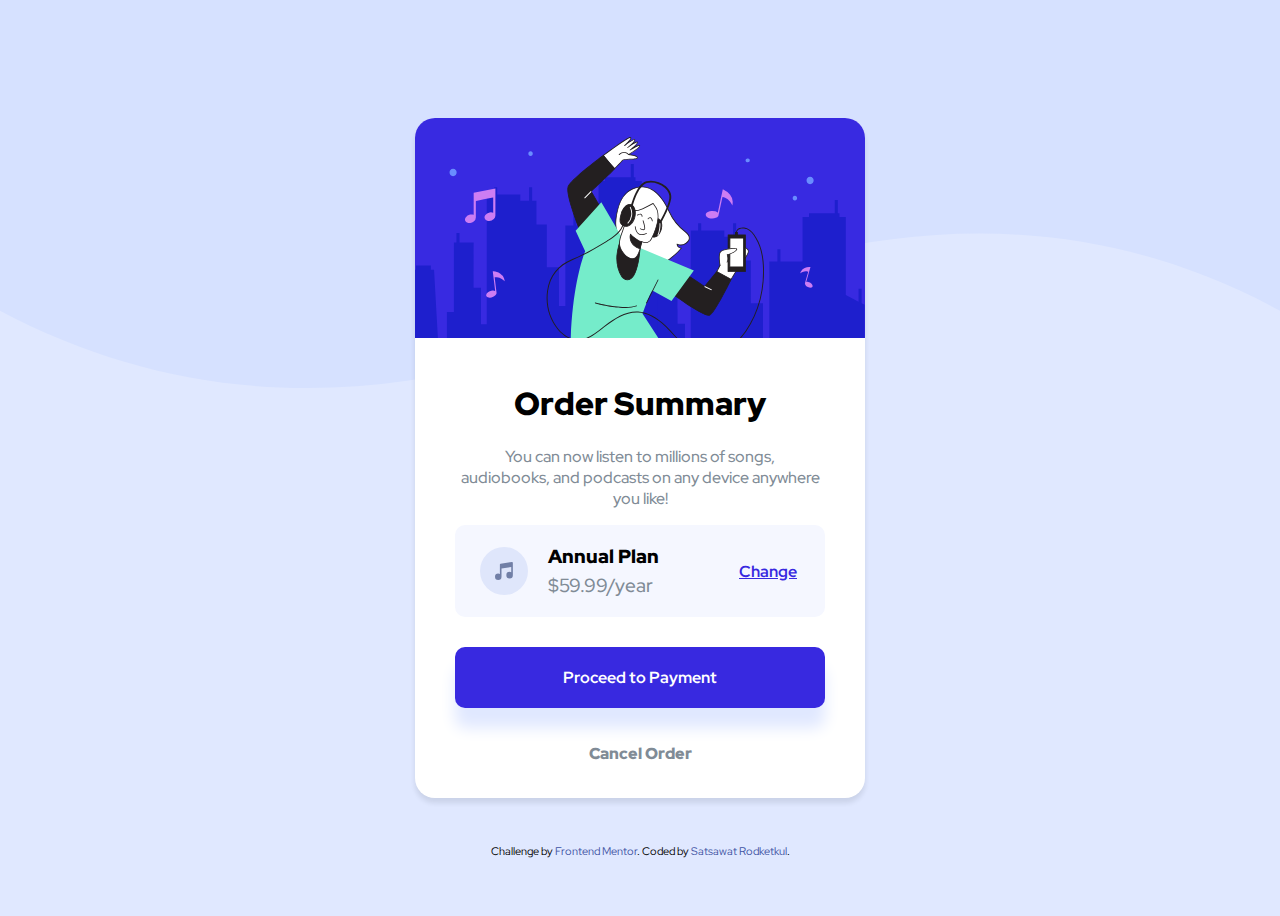
==== order-summary-component-main/index.html @ 04c0bd86 "init" ====
<!DOCTYPE html>
<html lang="en">
<head>
  <meta charset="UTF-8">
  <meta name="viewport" content="width=device-width, initial-scale=1.0">
  <link rel="icon" type="image/png" sizes="32x32" href="./images/favicon-32x32.png">
  <title>Frontend Mentor | Order summary card</title>
  <link rel="stylesheet" href="style.css">
</head>
<body>

  <div class="container">
      <!-- Content -->
      <div class="image">
        <img src="/order-summary-component-main/images/illustration-hero.svg">
      </div>
      <div class="content">
        <h1>Order Summary</h1>
        <p>You can now listen to millions of songs, audiobooks, and podcasts on any device anywhere you like!</p>
      </div>

      <!-- Annual -->
      <div class="annual">
        <div class="an img-music">
          <img src="/order-summary-component-main/images/icon-music.svg">
        </div>
        <div class="an annual-content">
          <h3>Annual Plan</h3>
          <p>$59.99/year</p>
        </div>
        <div class="an link">
          <a href="#">Change</a>
        </div>
      </div>

      <!-- Button -->
      <div class="button">
        <button>Proceed to Payment</button>
      </div>

      <!-- Cancel -->
      <div class="cancel">
        <a href="#">Cancel Order</a>
      </div>

  <div class="attribution">
    Challenge by <a href="https://www.frontendmentor.io?ref=challenge" target="_blank">Frontend Mentor</a>. 
    Coded by <a href="#">Satsawat Rodketkul</a>.
  </div>
</div>

</body>
</html>
---- order-summary-component-main/style.css ----
@import url('https://fonts.googleapis.com/css2?family=Red+Hat+Display:wght@500;700;900&display=swap');
body{
    display: flex;
    background: url("/order-summary-component-main/images/pattern-background-desktop.svg") no-repeat  hsl(225, 100%, 94%);
    background-size: 100%;
    justify-content: center;
    align-items: center;
    height: 100vh;
}
.container{
    display: block;
    width: 450px;
    height: 680px;
    border-radius: 20px;
    background: #fff;
    box-shadow: 0 5px 5px 0 rgba(23, 32, 42 ,0.1);
}
.image img{
    border-top-left-radius: 20px;
    border-top-right-radius: 20px;
    background-size: cover;
}
.content{
    text-align: center;
    padding-left: 45px;
    padding-right: 45px;
    margin-top: 40px;
}
.content>h1{
    font-family: 'Red Hat Display', sans-serif;
    font-weight: 900;
}
.content>p{
    font-family: 'Red Hat Display', sans-serif;
    font-size: 16px;
    font-weight: 500;
    color: #808B96 ;
}
.annual{
    border-radius: 10px;
    background: hsl(225, 100%, 98%);
    display: flex;
    flex-direction: row;
    margin-left: 40px;
    margin-right: 40px;
    margin-bottom: 20px;
}
.an{
    font-family: 'Red Hat Display', sans-serif;
}
.annual-content{
    margin-left: 20px;
}
.annual-content h3{
    font-weight: 900;
    margin-bottom: -15px;
}
.annual-content p{
    font-size: 19px;
    font-weight: 500;
    color: #808B96;
}
.img-music{
    align-items: center;
    display: flex;
    margin-left: 25px;
}
.link a{
    color: hsl(245, 75%, 52%);
    font-weight: 700;
}
.link{
    display: flex;
    align-items: center;
    margin-right: 20px;
    margin-left: 80px;
}
.button{
    text-align: center;
    margin-left: 40px;
    margin-right: 40px;
}
.button button{
    border: none;
    padding: 20px;
    color: #fff;
    border-radius: 10px;
    background: hsl(245, 75%, 52%);
    width: 100%;
    font-size: 16px;
    font-family: 'Red Hat Display', sans-serif;
    font-weight: 700;
    box-shadow: 0 20px 15px 0 hsl(225, 100%, 94%);
    margin-top: 10px;
}
.cancel{
    text-align: center;
    margin-top: 35px;
}
.cancel a{
    text-decoration: none;
    font-size: 16px;
    font-family: 'Red Hat Display', sans-serif;
    font-weight: 900;
    color: #808B96;
}
.cancel a:hover{
    color: hsl(223, 47%, 23%);
}
.button :hover{
    background: rgb(115, 81, 295);
    cursor: pointer;
}
.link a:hover{
    color: rgb(115, 81, 295);
    text-decoration: none;
}
.attribution { 
    font-size: 11px; 
    text-align: center;
    margin-top: 80px;
    font-family: 'Red Hat Display', sans-serif;
}
.attribution a { 
    color: hsl(228, 45%, 44%);
    text-decoration: none; 
}
@media screen and (max-width:375px) {
    .container{
        width: 100vw;
        height: 100vh;
    }
}
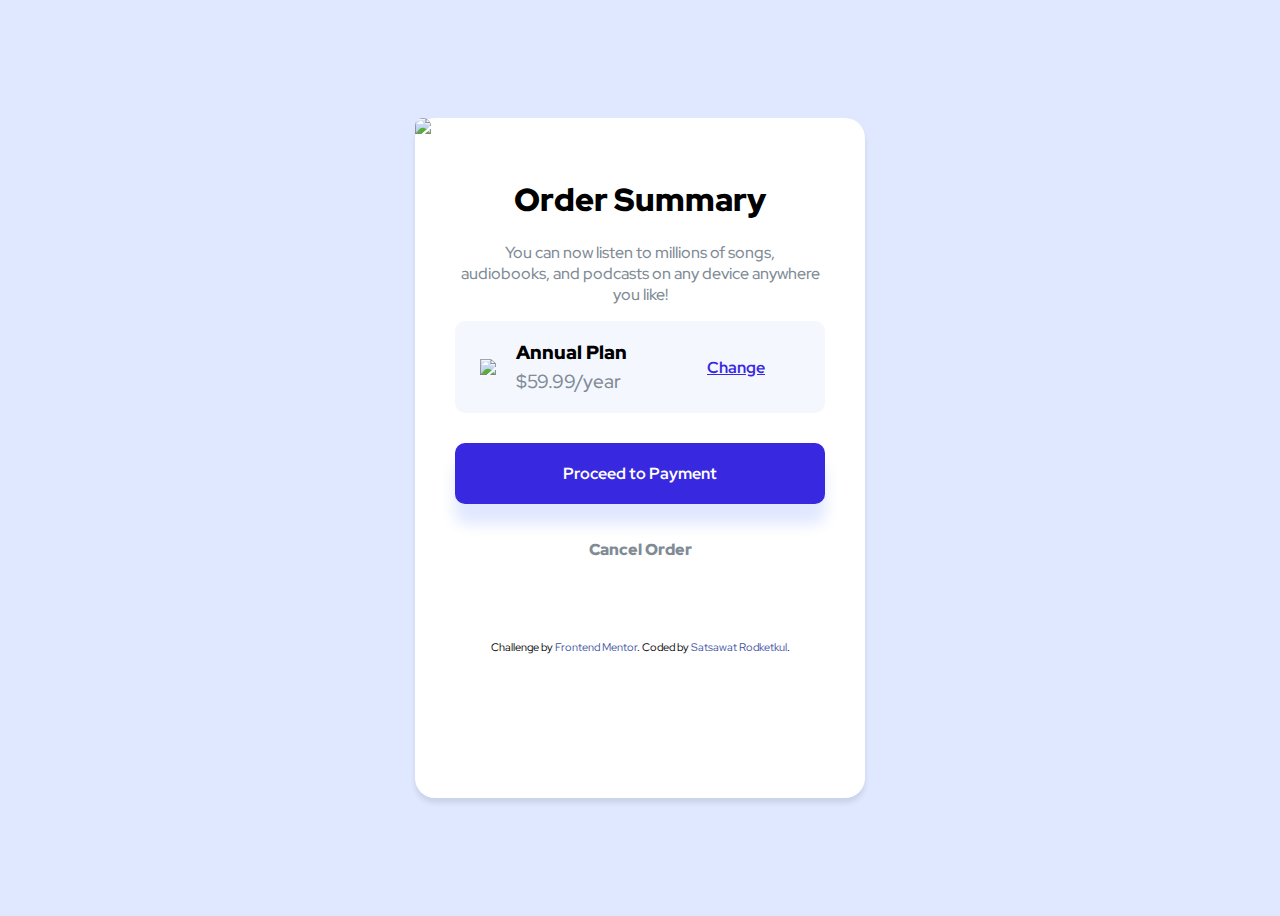
==== commit dd4b7da0: "init" ====
--- a/order-summary-component-main/index.html
+++ b/order-summary-component-main/index.html
@@ -12,7 +12,7 @@
   <div class="container">
       <!-- Content -->
       <div class="image">
-        <img src="/order-summary-component-main/images/illustration-hero.svg">
+        <img src="illustration-hero.svg">
       </div>
       <div class="content">
         <h1>Order Summary</h1>
@@ -22,7 +22,7 @@
       <!-- Annual -->
       <div class="annual">
         <div class="an img-music">
-          <img src="/order-summary-component-main/images/icon-music.svg">
+          <img src="icon-music.svg">
         </div>
         <div class="an annual-content">
           <h3>Annual Plan</h3>
--- a/order-summary-component-main/style.css
+++ b/order-summary-component-main/style.css
@@ -1,7 +1,7 @@
 @import url('https://fonts.googleapis.com/css2?family=Red+Hat+Display:wght@500;700;900&display=swap');
 body{
     display: flex;
-    background: url("/order-summary-component-main/images/pattern-background-desktop.svg") no-repeat  hsl(225, 100%, 94%);
+    background: url("pattern-background-desktop.svg") no-repeat  hsl(225, 100%, 94%);
     background-size: 100%;
     justify-content: center;
     align-items: center;
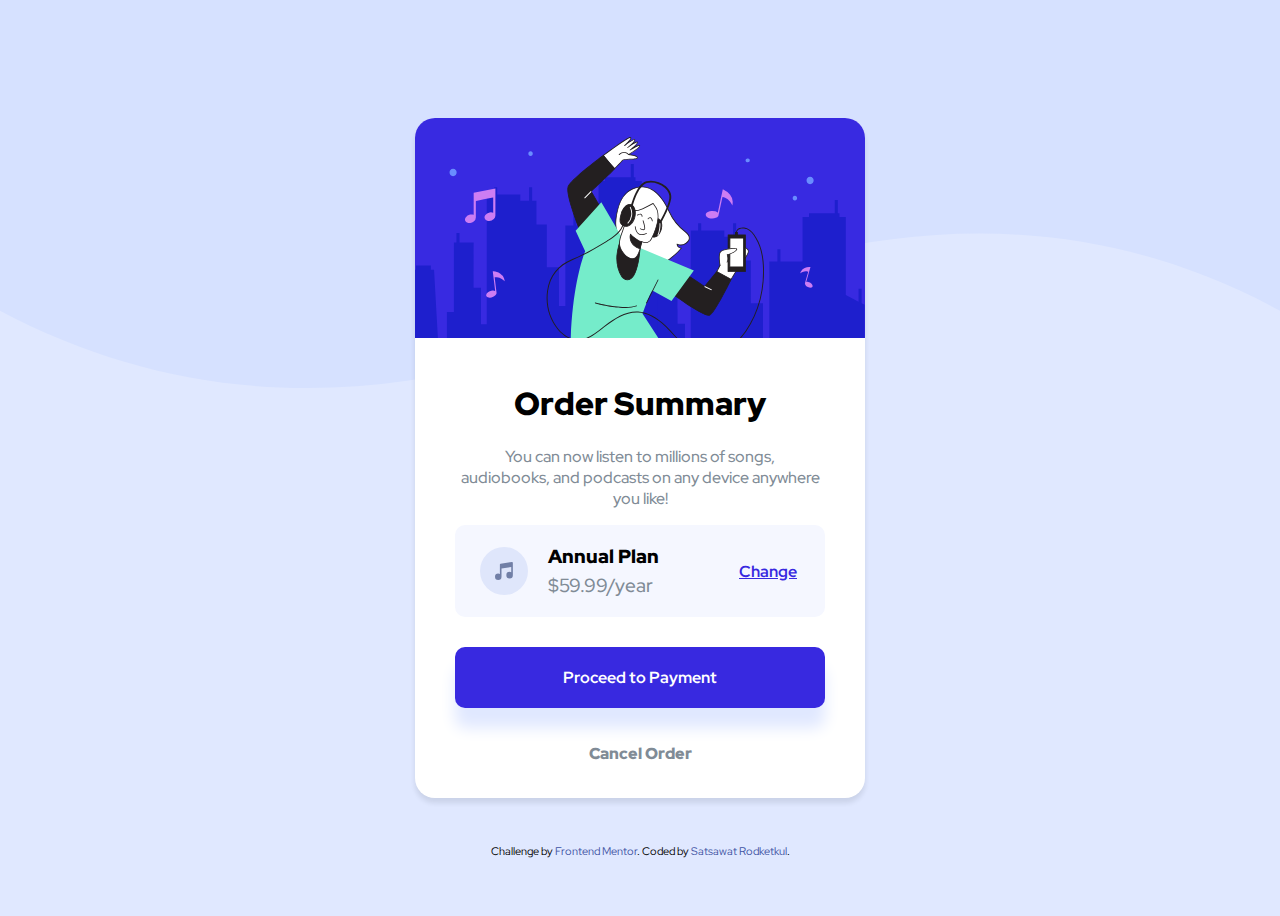
==== commit 87a18138: "init" ====
--- a/order-summary-component-main/index.html
+++ b/order-summary-component-main/index.html
@@ -12,7 +12,7 @@
   <div class="container">
       <!-- Content -->
       <div class="image">
-        <img src="illustration-hero.svg">
+        <img src="/order-summary-component-main/images/illustration-hero.svg">
       </div>
       <div class="content">
         <h1>Order Summary</h1>
@@ -22,7 +22,7 @@
       <!-- Annual -->
       <div class="annual">
         <div class="an img-music">
-          <img src="icon-music.svg">
+          <img src="/order-summary-component-main/images/icon-music.svg">
         </div>
         <div class="an annual-content">
           <h3>Annual Plan</h3>
--- a/order-summary-component-main/style.css
+++ b/order-summary-component-main/style.css
@@ -1,7 +1,7 @@
 @import url('https://fonts.googleapis.com/css2?family=Red+Hat+Display:wght@500;700;900&display=swap');
 body{
     display: flex;
-    background: url("pattern-background-desktop.svg") no-repeat  hsl(225, 100%, 94%);
+    background: url("/order-summary-component-main/images/pattern-background-desktop.svg") no-repeat  hsl(225, 100%, 94%);
     background-size: 100%;
     justify-content: center;
     align-items: center;
@@ -130,4 +130,7 @@
         width: 100vw;
         height: 100vh;
     }
+    body{
+        background: url("/order-summary-component-main/images/pattern-background-mobile.svg") no-repeat;
+    }
 }